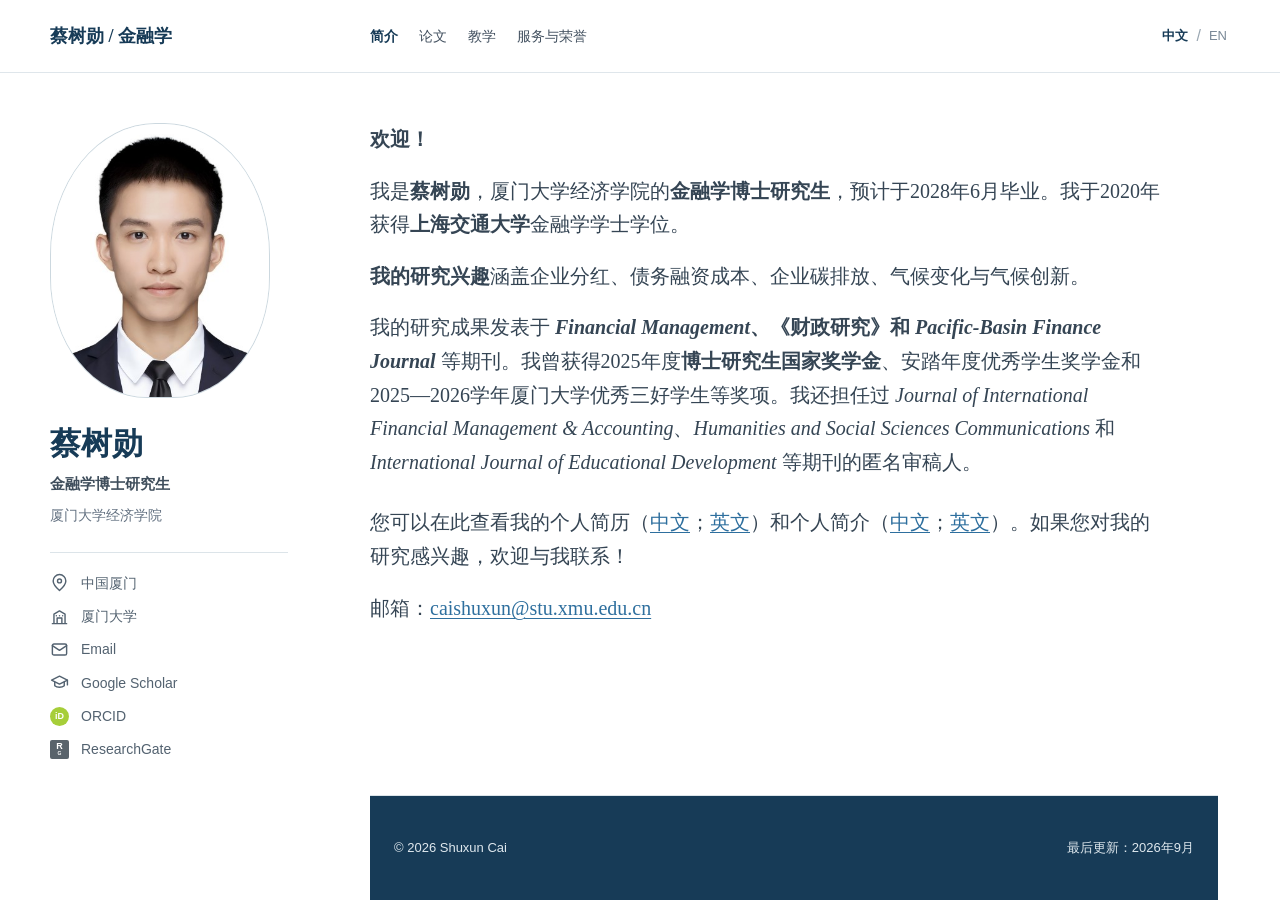
==== index.html @ 5aa12280 "Upload personal academic website" ====
<!doctype html>
<html lang="zh-CN">
  <head>
    <meta charset="utf-8" />
    <meta name="viewport" content="width=device-width, initial-scale=1" />
    <meta name="description" content="蔡树勋（Shuxun Cai），厦门大学经济学院金融学博士研究生个人学术主页。" />
    <title>蔡树勋 | Shuxun Cai</title>
    <link rel="icon" href="favicon.svg" type="image/svg+xml" />
    <link rel="stylesheet" href="styles.css" />
    <script src="script.js" defer></script>
  </head>
  <body data-page="about" data-title-zh="蔡树勋 | 个人简介" data-title-en="Shuxun Cai | About">
    <a class="skip-link" href="#main">跳转到正文</a>
    <div id="site-header-root"></div>
    <main id="main" class="profile-layout section-shell">
      <aside id="sidebar-root" class="profile-sidebar" aria-label="个人信息"></aside>
      <div class="profile-content">
        <section class="content-section" aria-label="个人简介">
          <div class="section-body prose" data-lang="zh">
            <p class="welcome-line"><strong>欢迎！</strong></p>
            <p>我是<strong>蔡树勋</strong>，厦门大学经济学院的<strong>金融学博士研究生</strong>，预计于2028年6月毕业。我于2020年获得<strong>上海交通大学</strong>金融学学士学位。</p>
            <p><strong>我的研究兴趣</strong>涵盖企业分红、债务融资成本、企业碳排放、气候变化与气候创新。</p>
            <p>我的研究成果发表于 <strong><em>Financial Management</em>、《财政研究》和 <em>Pacific-Basin Finance Journal</em></strong> 等期刊。我曾获得2025年度<strong>博士研究生国家奖学金</strong>、安踏年度优秀学生奖学金和2025—2026学年厦门大学优秀三好学生等奖项。我还担任过 <em>Journal of International Financial Management &amp; Accounting</em>、<em>Humanities and Social Sciences Communications</em> 和 <em>International Journal of Educational Development</em> 等期刊的匿名审稿人。</p>
            <p class="about-contact">您可以在此查看我的个人简历（<a href="files/CV_Chinese.pdf" target="_blank" rel="noreferrer" title="文件待补充">中文</a>；<a href="files/CV_English.pdf" target="_blank" rel="noreferrer" title="文件待补充">英文</a>）和个人简介（<a href="files/Bio_Chinese.pdf" target="_blank" rel="noreferrer" title="文件待补充">中文</a>；<a href="files/Bio_English.pdf" target="_blank" rel="noreferrer" title="文件待补充">英文</a>）。如果您对我的研究感兴趣，欢迎与我联系！</p>
            <p class="contact-line">邮箱：<a href="mailto:caishuxun@stu.xmu.edu.cn">caishuxun@stu.xmu.edu.cn</a></p>
          </div>
          <div class="section-body prose" data-lang="en" hidden>
            <p class="welcome-line"><strong>Welcome!</strong></p>
            <p>I am <strong>Shuxun Cai</strong>, <strong>a Ph.D. candidate in Finance</strong> at the School of Economics, <strong>Xiamen University of China</strong>, expecting to graduate in June 2028. I earned my Bachelor’s degree in Finance from <strong>Shanghai Jiao Tong University</strong> in 2020.</p>
            <p><strong>My research interests</strong> encompass corporate payouts, the cost of debt financing, corporate carbon emissions, climate change, and climate innovation.</p>
            <p>My research has been published in journals such as <strong><em>Financial Management</em>, <em>Public Finance Research</em> (财政研究), and <em>Pacific-Basin Finance Journal</em></strong>. I have received the 2025 <strong>National Scholarship for Doctoral Students</strong>, the Anta Annual Outstanding Student Scholarship, and the 2025–2026 Xiamen University Outstanding Merit Student Award, among others. I have also served as an anonymous reviewer for journals such as <em>Journal of International Financial Management &amp; Accounting</em>, <em>Humanities and Social Sciences Communications</em>, and <em>International Journal of Educational Development</em>.</p>
            <p class="about-contact">You can find my CV (<a href="files/CV_Chinese.pdf" target="_blank" rel="noreferrer" title="File forthcoming">Chinese</a>; <a href="files/CV_English.pdf" target="_blank" rel="noreferrer" title="File forthcoming">English</a>) and bio (<a href="files/Bio_Chinese.pdf" target="_blank" rel="noreferrer" title="File forthcoming">Chinese</a>; <a href="files/Bio_English.pdf" target="_blank" rel="noreferrer" title="File forthcoming">English</a>) here. Feel free to contact me if you are interested in my research!</p>
            <p class="contact-line">Email: <a href="mailto:caishuxun@stu.xmu.edu.cn">caishuxun@stu.xmu.edu.cn</a></p>
          </div>
        </section>
        <footer class="site-footer">
          <div class="footer-inner"><p>© <span data-current-year>2026</span> Shuxun Cai</p><p><span data-lang="zh">最后更新：2026年9月</span><span data-lang="en" hidden>Last updated: September 2026</span></p></div>
        </footer>
      </div>
    </main>
  </body>
</html>
---- styles.css ----
:root {
  --ink: #25313d;
  --muted: #637181;
  --navy: #173b57;
  --blue: #2e6f9e;
  --pale: #eef4f7;
  --line: #dce4e9;
  --paper: #ffffff;
  --max-width: 1180px;
  --serif: Georgia, "Times New Roman", "Noto Serif SC", "Songti SC", serif;
  --sans: Inter, -apple-system, BlinkMacSystemFont, "Segoe UI", "Noto Sans SC", "Microsoft YaHei", sans-serif;
}

* { box-sizing: border-box; }
html, body { height: 100%; }
html { scroll-behavior: smooth; }
body { margin: 0; overflow: hidden; display: flex; flex-direction: column; color: var(--ink); background: var(--paper); font-family: var(--sans); font-size: 16px; line-height: 1.72; }
a { color: var(--blue); text-decoration-thickness: 1px; text-underline-offset: 3px; }
a:hover { color: var(--navy); }
button, a { -webkit-tap-highlight-color: transparent; }
button:focus-visible, a:focus-visible { outline: 3px solid #8bc2e6; outline-offset: 3px; }
[hidden] { display: none !important; }

.skip-link { position: fixed; top: 8px; left: 8px; z-index: 100; transform: translateY(-150%); padding: 8px 12px; background: var(--navy); color: white; }
.skip-link:focus { transform: none; }
.section-shell { width: min(calc(100% - 48px), var(--max-width)); margin-inline: auto; }

.site-header { position: relative; z-index: 20; flex: 0 0 auto; border-bottom: 1px solid rgba(220,228,233,.9); background: rgba(255,255,255,.95); backdrop-filter: blur(12px); }
.nav-shell { width: min(calc(100% - 48px), var(--max-width)); min-height: 72px; margin-inline: auto; display: grid; grid-template-columns: 250px minmax(0,1fr) auto; column-gap: 70px; align-items: center; }
.brand { color: var(--navy); font-family: var(--serif); font-size: 18px; font-weight: 700; text-decoration: none; white-space: nowrap; }
.site-nav { display: flex; align-items: center; gap: 21px; }
.site-nav a { color: #445261; font-size: 14px; text-decoration: none; white-space: nowrap; }
.site-nav a:hover { color: var(--blue); }
.site-nav a[aria-current="page"] { color: var(--navy); font-weight: 700; }
.language-switch { display: flex; align-items: center; gap: 5px; color: #9aa7b2; }
.language-switch button { border: 0; padding: 5px 3px; background: transparent; color: #7a8997; font: inherit; font-size: 13px; cursor: pointer; }
.language-switch button.is-active { color: var(--navy); font-weight: 700; }
.menu-toggle { display: none; }

.profile-layout { flex: 1 1 auto; min-height: 0; display: grid; grid-template-columns: 250px minmax(0,1fr); gap: 70px; padding-block: 0; }
.profile-sidebar, .profile-content { height: 100%; min-height: 0; overflow-y: auto; overscroll-behavior: contain; scrollbar-width: thin; scrollbar-color: #bcc8d0 transparent; }
.profile-sidebar { min-width: 0; padding: 50px 12px 54px 0; scrollbar-width: none; -ms-overflow-style: none; }
.profile-sidebar::-webkit-scrollbar { display: none; }
.portrait-placeholder { width: 220px; aspect-ratio: 4/5; display: flex; flex-direction: column; align-items: center; justify-content: center; gap: 10px; border: 1px solid #ccd8df; border-radius: 48% 48% 44% 44%; background: linear-gradient(145deg,#f5f8f9,#e8eff3); color: #718292; font-size: 13px; letter-spacing: .06em; text-align: center; overflow: hidden; }
.profile-photo { display: block; width: 100%; height: 100%; object-fit: cover; object-position: center top; }
.profile-summary { margin-top: 27px; }
.profile-summary h1 { margin: 0; color: var(--navy); font-family: var(--serif); font-size: 31px; font-weight: 600; line-height: 1.2; }
.profile-title { margin: 9px 0 0; color: #3f4e5c; font-size: 15px; font-weight: 650; }
.profile-affiliation { margin: 8px 0 0; color: var(--muted); font-size: 14px; line-height: 1.55; }
.profile-links { margin-top: 25px; padding-top: 20px; border-top: 1px solid var(--line); display: grid; gap: 13px; }
.profile-links a, .profile-link-item { display: flex; align-items: center; gap: 12px; min-width: 0; color: #536270; font-size: 14px; line-height: 1.45; text-decoration: none; }
.profile-links a:hover { color: var(--blue); }
.profile-icon { width: 19px; height: 19px; flex: 0 0 19px; fill: none; stroke: currentColor; stroke-width: 1.8; stroke-linecap: round; stroke-linejoin: round; }
.orcid-icon { display: grid; place-items: center; border-radius: 50%; background: #a6ce39; color: white; font-family: Arial, sans-serif; font-size: 9px; font-weight: 700; line-height: 1; }
.icon-badge { display: grid; place-items: center; color: #fff; font-family: Arial, sans-serif; font-weight: 700; line-height: 1; }
.researchgate-icon { border-radius: 2px; background: #59636b; font-size: 9px; }
.researchgate-icon sup { margin-top: -5px; font-size: 5px; }
.github-icon { fill: currentColor; stroke: none; }
.linkedin-icon { border-radius: 2px; background: #0a66c2; font-size: 10px; }
.is-pending { cursor: default; }

.profile-content { min-width: 0; padding: 50px 12px 0 0; }
.content-section { min-height: calc(100% - 104px); padding: 0 0 55px; margin: 0; border-bottom: 1px solid var(--line); }
.page-heading { margin-bottom: 30px; }
.page-heading h2 { margin: 0; color: var(--navy); font-family: var(--serif); font-size: 30px; font-weight: 500; line-height: 1.25; }
.section-heading { display: flex; align-items: baseline; gap: 14px; margin-bottom: 27px; }
.section-index { margin: 0; color: var(--blue); font-family: var(--serif); font-size: 13px; }
.section-heading h2 { margin: 0; color: var(--navy); font-family: var(--serif); font-size: 32px; font-weight: 500; line-height: 1.25; }
.section-body { min-width: 0; }
.prose p { max-width: 790px; margin: 0 0 18px; color: #354554; font-family: var(--serif); font-size: 20px; line-height: 1.68; }
.prose p:last-child { margin-bottom: 0; }
.welcome-line { font-weight: 700; }
.about-contact { margin-top: 27px !important; }
.contact-line { color: #354554; }

.research-grid { list-style: none; margin: 0; padding: 0; display: grid; grid-template-columns: repeat(2,minmax(0,1fr)); gap: 1px; background: var(--line); border: 1px solid var(--line); }
.research-grid li { min-height: 132px; padding: 23px 24px; background: var(--paper); }
.research-grid strong { display: block; margin-bottom: 7px; color: var(--navy); font-family: var(--serif); font-size: 18px; }
.research-grid span { color: var(--muted); font-size: 15px; }
.subsection { margin-top: 43px; }
.subsection:first-child { margin-top: 0; }
.subsection h3, .two-column-details h3 { margin: 0 0 17px; color: var(--navy); font-family: var(--serif); font-size: 21px; font-weight: 600; }
.wip-block { padding-top: 23px; border-top: 1px solid var(--line); }
.wip-block p { margin: 0; color: var(--muted); font-style: italic; }

.publication-list { margin: 0; padding-left: 28px; }
.publication-list > li { padding: 0 0 31px 7px; }
.publication-list > li:last-child { padding-bottom: 0; }
.publication-list > li::marker { color: #4d5358; font-size: 17px; }
.publication-entry { min-width: 0; }
.publication-title { margin: 0; color: #4d5358; font-size: 18px; line-height: 1.55; }
.publication-title a { color: #41484e; text-decoration: underline; text-decoration-thickness: 1px; text-underline-offset: 3px; }
.publication-title strong { font-weight: 700; }
.publication-meta { margin: 12px 0 0; color: #4d5358; font-size: 17px; line-height: 1.55; }
.publication-meta em { font-weight: 700; }
.publication-meta a { white-space: nowrap; }
.publication-detail { margin-top: 8px; color: #4d5358; }
.publication-detail summary { width: fit-content; cursor: pointer; font-size: 17px; line-height: 1.5; }
.publication-detail summary:hover { color: var(--blue); }
.publication-detail p { margin: 10px 0 0; padding: 13px 16px; border-left: 3px solid #cfdae1; background: #f7f9fa; color: #475560; font-size: 15px; line-height: 1.72; }

.teaching-context { margin: 0 0 24px; color: #4c5965; font-size: 17px; }
.teaching-index { margin-right: 16px; color: var(--blue); font-family: var(--serif); font-size: 13px; }
.teaching-list { margin: 0; padding-left: 24px; }
.teaching-list li { margin: 0 0 12px; padding-left: 5px; }
.teaching-list li:last-child { margin-bottom: 0; }
.teaching-list strong { color: var(--navy); font-weight: 600; }

.two-column-details { display: grid; grid-template-columns: 1.4fr 1fr; gap: 52px; }
.two-column-details p { margin: 0 0 9px; color: var(--muted); }
.honors { padding-top: 28px; border-top: 1px solid var(--line); }
.compact-list { list-style: none; margin: 0; padding: 0; }
.compact-list li { display: grid; grid-template-columns: 112px minmax(0,1fr); gap: 18px; padding: 10px 0; }
.compact-list span { color: var(--blue); font-family: var(--serif); }

.site-footer { margin-top: 0; background: var(--navy); color: #dfe8ee; }
.footer-inner { min-height: 104px; padding-inline: 24px; display: flex; justify-content: space-between; align-items: center; gap: 30px; }
.footer-inner p { margin: 0; font-size: 13px; }

@media (max-width: 1010px) {
  .nav-shell { grid-template-columns: 220px minmax(0,1fr) auto; column-gap: 44px; }
  .site-nav { gap: 15px; }
  .profile-layout { grid-template-columns: 220px minmax(0,1fr); gap: 44px; }
  .portrait-placeholder { width: 205px; }
}

@media (max-width: 860px) {
  html, body { height: auto; }
  body { overflow: auto; display: block; }
  .nav-shell { display: flex; flex-wrap: wrap; gap: 12px; padding-block: 15px; }
  .menu-toggle { margin-left: auto; display: inline-flex; border: 1px solid var(--line); padding: 7px 10px; background: white; color: var(--navy); font: inherit; font-size: 14px; cursor: pointer; }
  .language-switch { margin-left: 4px; }
  .site-nav { order: 4; width: 100%; display: none; margin: 4px 0 0; padding: 12px 0 3px; border-top: 1px solid var(--line); flex-wrap: wrap; gap: 9px 22px; }
  .site-nav.is-open { display: flex; }
  .profile-layout { grid-template-columns: 1fr; gap: 48px; min-height: 0; padding-top: 42px; }
  .profile-sidebar { display: grid; grid-template-columns: 175px minmax(0,1fr); column-gap: 32px; height: auto; overflow: visible; align-items: center; padding: 0 0 42px; border-bottom: 1px solid var(--line); }
  .portrait-placeholder { grid-row: 1 / span 2; width: 175px; }
  .profile-summary { margin-top: 0; align-self: end; }
  .profile-links { align-self: start; margin-top: 20px; grid-template-columns: repeat(3,minmax(0,1fr)); gap: 12px 18px; }
  .profile-links a, .profile-link-item { align-items: flex-start; }
  .profile-content { height: auto; overflow: visible; padding: 0; }
  .content-section { min-height: 0; }
}

@media (max-width: 650px) {
  html { scroll-padding-top: 84px; }
  .section-shell, .nav-shell { width: min(calc(100% - 32px), var(--max-width)); }
  .brand { font-size: 16px; }
  .profile-sidebar { grid-template-columns: 140px minmax(0,1fr); column-gap: 22px; }
  .portrait-placeholder { width: 140px; }
  .profile-summary h1 { font-size: 27px; }
  .profile-links { grid-column: 1 / -1; }
  .page-heading h2 { font-size: 27px; }
  .section-heading h2 { font-size: 28px; }
  .research-grid { grid-template-columns: 1fr; }
  .research-grid li { min-height: 0; }
  .two-column-details { grid-template-columns: 1fr; gap: 26px; }
  .compact-list li { grid-template-columns: 92px minmax(0,1fr); }
  .footer-inner { padding-block: 26px; flex-direction: column; justify-content: center; gap: 5px; text-align: center; }
}

@media (max-width: 460px) {
  .profile-sidebar { display: flex; flex-direction: column; align-items: center; text-align: center; }
  .portrait-placeholder { width: 165px; }
  .profile-summary { margin-top: 22px; }
  .profile-links { width: 100%; text-align: left; grid-template-columns: 1fr; }
  .profile-links a, .profile-link-item { justify-content: flex-start; }
}

@media (prefers-reduced-motion: reduce) { html { scroll-behavior: auto; } }
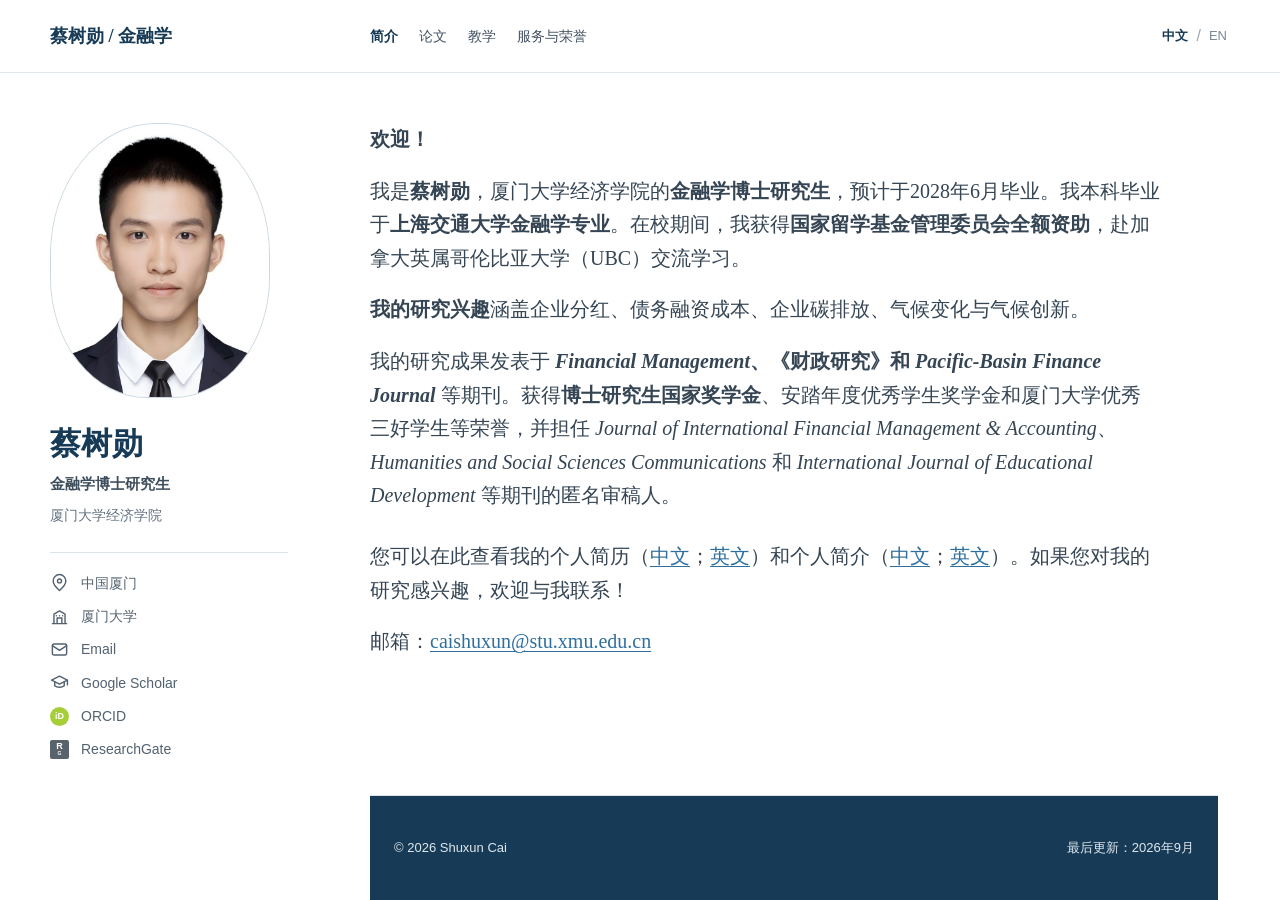
==== commit 01f004d7: "Add files via upload" ====
--- a/index.html
+++ b/index.html
@@ -18,17 +18,17 @@
         <section class="content-section" aria-label="个人简介">
           <div class="section-body prose" data-lang="zh">
             <p class="welcome-line"><strong>欢迎！</strong></p>
-            <p>我是<strong>蔡树勋</strong>，厦门大学经济学院的<strong>金融学博士研究生</strong>，预计于2028年6月毕业。我于2020年获得<strong>上海交通大学</strong>金融学学士学位。</p>
+            <p>我是<strong>蔡树勋</strong>，厦门大学经济学院的<strong>金融学博士研究生</strong>，预计于2028年6月毕业。我本科毕业于<strong>上海交通大学金融学专业</strong>。在校期间，我获得<strong>国家留学基金管理委员会全额资助</strong>，赴加拿大英属哥伦比亚大学（UBC）交流学习。</p>
             <p><strong>我的研究兴趣</strong>涵盖企业分红、债务融资成本、企业碳排放、气候变化与气候创新。</p>
-            <p>我的研究成果发表于 <strong><em>Financial Management</em>、《财政研究》和 <em>Pacific-Basin Finance Journal</em></strong> 等期刊。我曾获得2025年度<strong>博士研究生国家奖学金</strong>、安踏年度优秀学生奖学金和2025—2026学年厦门大学优秀三好学生等奖项。我还担任过 <em>Journal of International Financial Management &amp; Accounting</em>、<em>Humanities and Social Sciences Communications</em> 和 <em>International Journal of Educational Development</em> 等期刊的匿名审稿人。</p>
+            <p>我的研究成果发表于 <strong><em>Financial Management</em>、《财政研究》和 <em>Pacific-Basin Finance Journal</em></strong> 等期刊。获得<strong>博士研究生国家奖学金</strong>、安踏年度优秀学生奖学金和厦门大学优秀三好学生等荣誉，并担任 <em>Journal of International Financial Management &amp; Accounting</em>、<em>Humanities and Social Sciences Communications</em> 和 <em>International Journal of Educational Development</em> 等期刊的匿名审稿人。</p>
             <p class="about-contact">您可以在此查看我的个人简历（<a href="files/CV_Chinese.pdf" target="_blank" rel="noreferrer" title="文件待补充">中文</a>；<a href="files/CV_English.pdf" target="_blank" rel="noreferrer" title="文件待补充">英文</a>）和个人简介（<a href="files/Bio_Chinese.pdf" target="_blank" rel="noreferrer" title="文件待补充">中文</a>；<a href="files/Bio_English.pdf" target="_blank" rel="noreferrer" title="文件待补充">英文</a>）。如果您对我的研究感兴趣，欢迎与我联系！</p>
             <p class="contact-line">邮箱：<a href="mailto:caishuxun@stu.xmu.edu.cn">caishuxun@stu.xmu.edu.cn</a></p>
           </div>
           <div class="section-body prose" data-lang="en" hidden>
             <p class="welcome-line"><strong>Welcome!</strong></p>
-            <p>I am <strong>Shuxun Cai</strong>, <strong>a Ph.D. candidate in Finance</strong> at the School of Economics, <strong>Xiamen University of China</strong>, expecting to graduate in June 2028. I earned my Bachelor’s degree in Finance from <strong>Shanghai Jiao Tong University</strong> in 2020.</p>
+            <p>I am <strong>Shuxun Cai</strong>, <strong>a Ph.D. candidate in Finance</strong> at the School of Economics, <strong>Xiamen University of China</strong>, expecting to graduate in June 2028. I earned my Bachelor’s degree in Finance from <strong>Shanghai Jiao Tong University</strong>. During my undergraduate studies, I received full funding from the China Scholarship Council (CSC) to study as an exchange student at the University of British Columbia (UBC) in Canada.</p>
             <p><strong>My research interests</strong> encompass corporate payouts, the cost of debt financing, corporate carbon emissions, climate change, and climate innovation.</p>
-            <p>My research has been published in journals such as <strong><em>Financial Management</em>, <em>Public Finance Research</em> (财政研究), and <em>Pacific-Basin Finance Journal</em></strong>. I have received the 2025 <strong>National Scholarship for Doctoral Students</strong>, the Anta Annual Outstanding Student Scholarship, and the 2025–2026 Xiamen University Outstanding Merit Student Award, among others. I have also served as an anonymous reviewer for journals such as <em>Journal of International Financial Management &amp; Accounting</em>, <em>Humanities and Social Sciences Communications</em>, and <em>International Journal of Educational Development</em>.</p>
+            <p>My research has been published in journals such as <strong><em>Financial Management</em>, <em>Public Finance Research</em> (财政研究), and <em>Pacific-Basin Finance Journal</em></strong>. My honors include the <strong>National Scholarship for Doctoral Students</strong>, the Anta Annual Outstanding Student Scholarship, and the Xiamen University Outstanding Merit Student Award, among others. My academic service includes anonymous peer review for journals such as <em>Journal of International Financial Management &amp; Accounting</em>, <em>Humanities and Social Sciences Communications</em>, and <em>International Journal of Educational Development</em>.</p>
             <p class="about-contact">You can find my CV (<a href="files/CV_Chinese.pdf" target="_blank" rel="noreferrer" title="File forthcoming">Chinese</a>; <a href="files/CV_English.pdf" target="_blank" rel="noreferrer" title="File forthcoming">English</a>) and bio (<a href="files/Bio_Chinese.pdf" target="_blank" rel="noreferrer" title="File forthcoming">Chinese</a>; <a href="files/Bio_English.pdf" target="_blank" rel="noreferrer" title="File forthcoming">English</a>) here. Feel free to contact me if you are interested in my research!</p>
             <p class="contact-line">Email: <a href="mailto:caishuxun@stu.xmu.edu.cn">caishuxun@stu.xmu.edu.cn</a></p>
           </div>
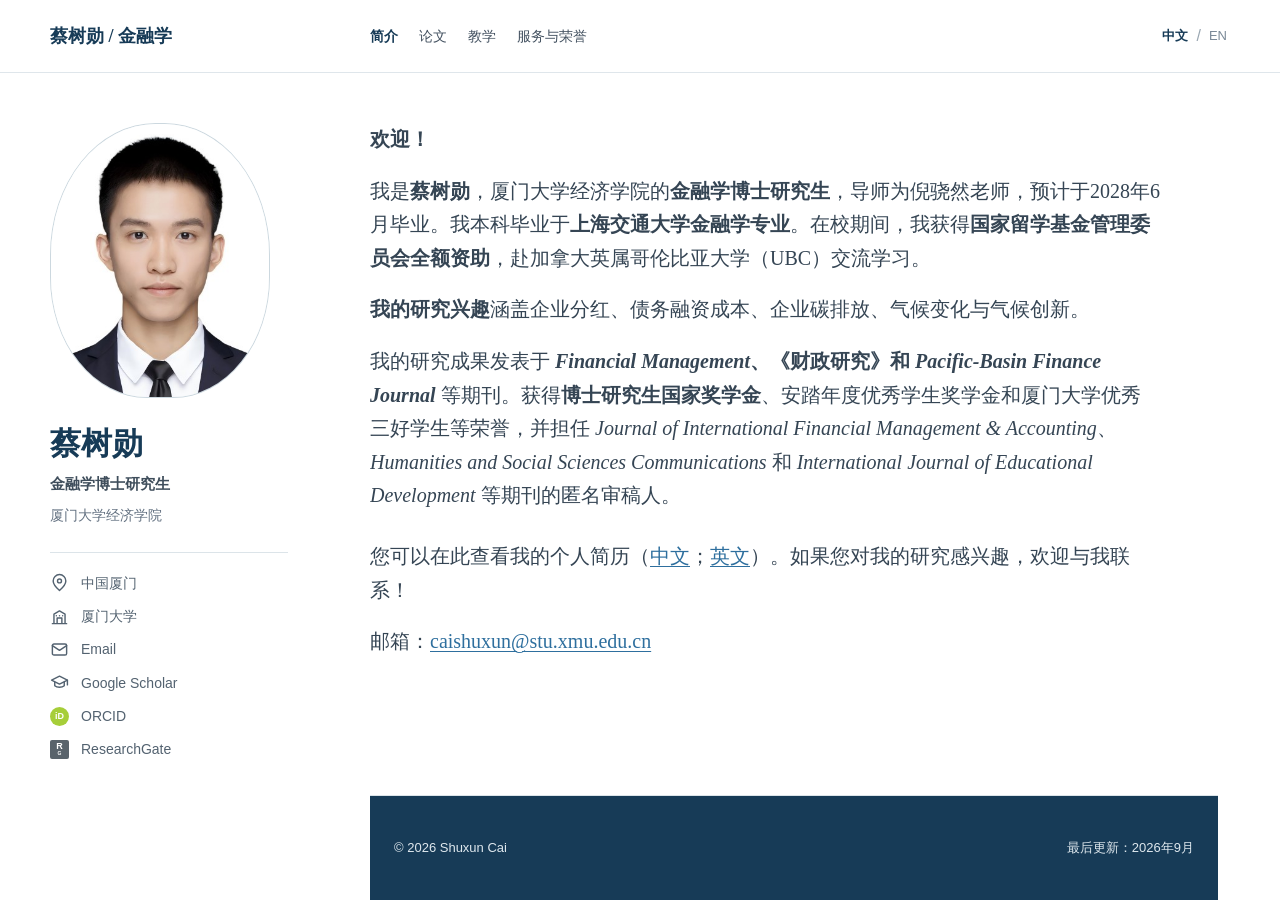
==== commit 604ec83e: "Update About, honors, and CV links" ====
--- a/index.html
+++ b/index.html
@@ -18,18 +18,18 @@
         <section class="content-section" aria-label="个人简介">
           <div class="section-body prose" data-lang="zh">
             <p class="welcome-line"><strong>欢迎！</strong></p>
-            <p>我是<strong>蔡树勋</strong>，厦门大学经济学院的<strong>金融学博士研究生</strong>，预计于2028年6月毕业。我本科毕业于<strong>上海交通大学金融学专业</strong>。在校期间，我获得<strong>国家留学基金管理委员会全额资助</strong>，赴加拿大英属哥伦比亚大学（UBC）交流学习。</p>
+            <p>我是<strong>蔡树勋</strong>，厦门大学经济学院的<strong>金融学博士研究生</strong>，导师为倪骁然老师，预计于2028年6月毕业。我本科毕业于<strong>上海交通大学金融学专业</strong>。在校期间，我获得<strong>国家留学基金管理委员会全额资助</strong>，赴加拿大英属哥伦比亚大学（UBC）交流学习。</p>
             <p><strong>我的研究兴趣</strong>涵盖企业分红、债务融资成本、企业碳排放、气候变化与气候创新。</p>
             <p>我的研究成果发表于 <strong><em>Financial Management</em>、《财政研究》和 <em>Pacific-Basin Finance Journal</em></strong> 等期刊。获得<strong>博士研究生国家奖学金</strong>、安踏年度优秀学生奖学金和厦门大学优秀三好学生等荣誉，并担任 <em>Journal of International Financial Management &amp; Accounting</em>、<em>Humanities and Social Sciences Communications</em> 和 <em>International Journal of Educational Development</em> 等期刊的匿名审稿人。</p>
-            <p class="about-contact">您可以在此查看我的个人简历（<a href="files/CV_Chinese.pdf" target="_blank" rel="noreferrer" title="文件待补充">中文</a>；<a href="files/CV_English.pdf" target="_blank" rel="noreferrer" title="文件待补充">英文</a>）和个人简介（<a href="files/Bio_Chinese.pdf" target="_blank" rel="noreferrer" title="文件待补充">中文</a>；<a href="files/Bio_English.pdf" target="_blank" rel="noreferrer" title="文件待补充">英文</a>）。如果您对我的研究感兴趣，欢迎与我联系！</p>
+            <p class="about-contact">您可以在此查看我的个人简历（<a href="files/CV_Chinese.pdf" target="_blank" rel="noreferrer">中文</a>；<a href="files/CV_English.pdf" target="_blank" rel="noreferrer">英文</a>）。如果您对我的研究感兴趣，欢迎与我联系！</p>
             <p class="contact-line">邮箱：<a href="mailto:caishuxun@stu.xmu.edu.cn">caishuxun@stu.xmu.edu.cn</a></p>
           </div>
           <div class="section-body prose" data-lang="en" hidden>
             <p class="welcome-line"><strong>Welcome!</strong></p>
-            <p>I am <strong>Shuxun Cai</strong>, <strong>a Ph.D. candidate in Finance</strong> at the School of Economics, <strong>Xiamen University of China</strong>, expecting to graduate in June 2028. I earned my Bachelor’s degree in Finance from <strong>Shanghai Jiao Tong University</strong>. During my undergraduate studies, I received full funding from the China Scholarship Council (CSC) to study as an exchange student at the University of British Columbia (UBC) in Canada.</p>
+            <p>I am <strong>Shuxun Cai</strong>, <strong>a Ph.D. candidate in Finance</strong> at the School of Economics, <strong>Xiamen University of China</strong>, under the supervision of Professor Xiaoran Ni, and expect to graduate in June 2028. I earned my Bachelor’s degree in Finance from <strong>Shanghai Jiao Tong University</strong>. During my undergraduate studies, I received full funding from the China Scholarship Council (CSC) to study as an exchange student at the University of British Columbia (UBC) in Canada.</p>
             <p><strong>My research interests</strong> encompass corporate payouts, the cost of debt financing, corporate carbon emissions, climate change, and climate innovation.</p>
             <p>My research has been published in journals such as <strong><em>Financial Management</em>, <em>Public Finance Research</em> (财政研究), and <em>Pacific-Basin Finance Journal</em></strong>. My honors include the <strong>National Scholarship for Doctoral Students</strong>, the Anta Annual Outstanding Student Scholarship, and the Xiamen University Outstanding Merit Student Award, among others. My academic service includes anonymous peer review for journals such as <em>Journal of International Financial Management &amp; Accounting</em>, <em>Humanities and Social Sciences Communications</em>, and <em>International Journal of Educational Development</em>.</p>
-            <p class="about-contact">You can find my CV (<a href="files/CV_Chinese.pdf" target="_blank" rel="noreferrer" title="File forthcoming">Chinese</a>; <a href="files/CV_English.pdf" target="_blank" rel="noreferrer" title="File forthcoming">English</a>) and bio (<a href="files/Bio_Chinese.pdf" target="_blank" rel="noreferrer" title="File forthcoming">Chinese</a>; <a href="files/Bio_English.pdf" target="_blank" rel="noreferrer" title="File forthcoming">English</a>) here. Feel free to contact me if you are interested in my research!</p>
+            <p class="about-contact">You can find my CV (<a href="files/CV_Chinese.pdf" target="_blank" rel="noreferrer">Chinese</a>; <a href="files/CV_English.pdf" target="_blank" rel="noreferrer">English</a>) here. Feel free to contact me if you are interested in my research!</p>
             <p class="contact-line">Email: <a href="mailto:caishuxun@stu.xmu.edu.cn">caishuxun@stu.xmu.edu.cn</a></p>
           </div>
         </section>
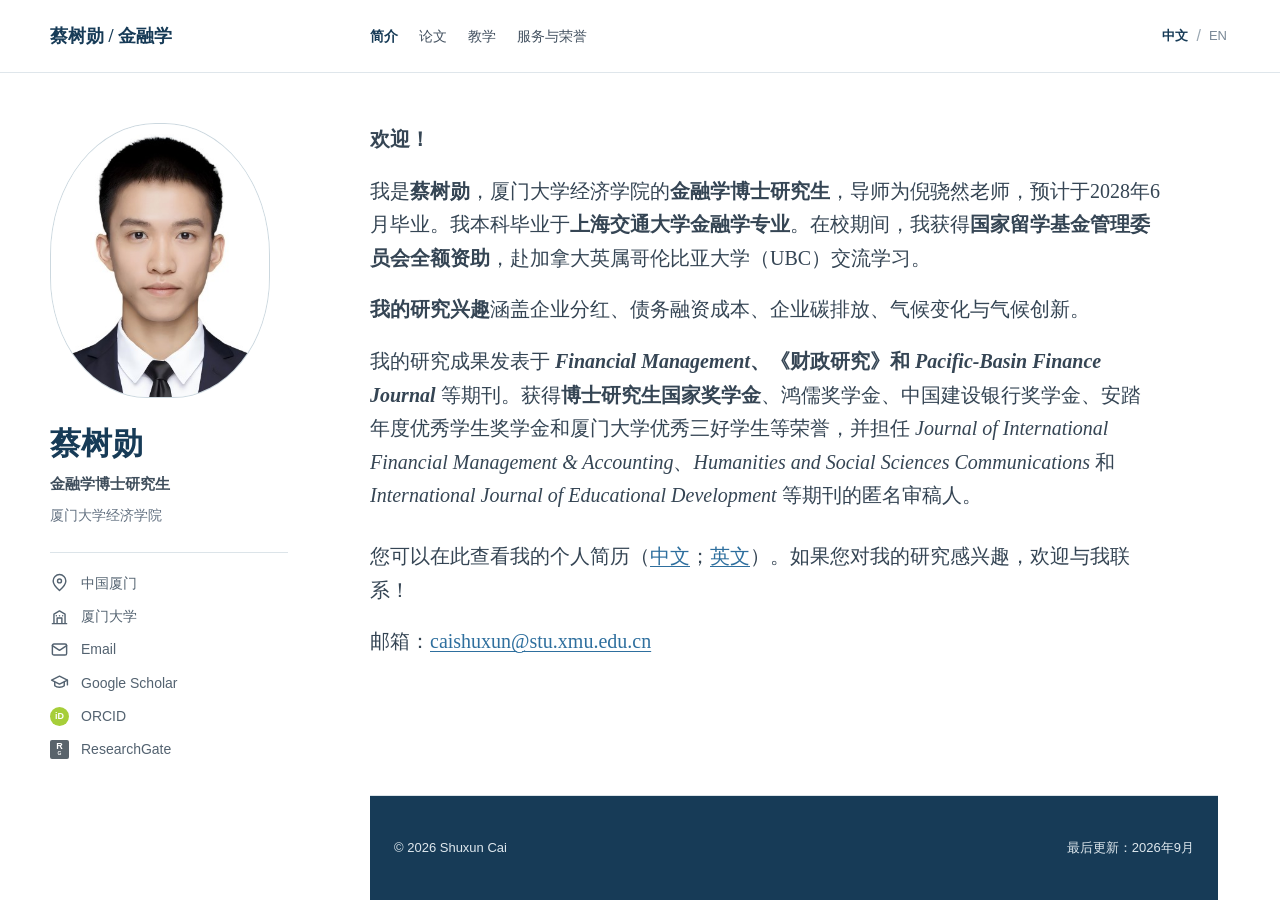
==== commit c6b38249: "Update scholarships and honors" ====
--- a/index.html
+++ b/index.html
@@ -20,7 +20,7 @@
             <p class="welcome-line"><strong>欢迎！</strong></p>
             <p>我是<strong>蔡树勋</strong>，厦门大学经济学院的<strong>金融学博士研究生</strong>，导师为倪骁然老师，预计于2028年6月毕业。我本科毕业于<strong>上海交通大学金融学专业</strong>。在校期间，我获得<strong>国家留学基金管理委员会全额资助</strong>，赴加拿大英属哥伦比亚大学（UBC）交流学习。</p>
             <p><strong>我的研究兴趣</strong>涵盖企业分红、债务融资成本、企业碳排放、气候变化与气候创新。</p>
-            <p>我的研究成果发表于 <strong><em>Financial Management</em>、《财政研究》和 <em>Pacific-Basin Finance Journal</em></strong> 等期刊。获得<strong>博士研究生国家奖学金</strong>、安踏年度优秀学生奖学金和厦门大学优秀三好学生等荣誉，并担任 <em>Journal of International Financial Management &amp; Accounting</em>、<em>Humanities and Social Sciences Communications</em> 和 <em>International Journal of Educational Development</em> 等期刊的匿名审稿人。</p>
+            <p>我的研究成果发表于 <strong><em>Financial Management</em>、《财政研究》和 <em>Pacific-Basin Finance Journal</em></strong> 等期刊。获得<strong>博士研究生国家奖学金</strong>、鸿儒奖学金、中国建设银行奖学金、安踏年度优秀学生奖学金和厦门大学优秀三好学生等荣誉，并担任 <em>Journal of International Financial Management &amp; Accounting</em>、<em>Humanities and Social Sciences Communications</em> 和 <em>International Journal of Educational Development</em> 等期刊的匿名审稿人。</p>
             <p class="about-contact">您可以在此查看我的个人简历（<a href="files/CV_Chinese.pdf" target="_blank" rel="noreferrer">中文</a>；<a href="files/CV_English.pdf" target="_blank" rel="noreferrer">英文</a>）。如果您对我的研究感兴趣，欢迎与我联系！</p>
             <p class="contact-line">邮箱：<a href="mailto:caishuxun@stu.xmu.edu.cn">caishuxun@stu.xmu.edu.cn</a></p>
           </div>
@@ -28,7 +28,7 @@
             <p class="welcome-line"><strong>Welcome!</strong></p>
             <p>I am <strong>Shuxun Cai</strong>, <strong>a Ph.D. candidate in Finance</strong> at the School of Economics, <strong>Xiamen University of China</strong>, under the supervision of Professor Xiaoran Ni, and expect to graduate in June 2028. I earned my Bachelor’s degree in Finance from <strong>Shanghai Jiao Tong University</strong>. During my undergraduate studies, I received full funding from the China Scholarship Council (CSC) to study as an exchange student at the University of British Columbia (UBC) in Canada.</p>
             <p><strong>My research interests</strong> encompass corporate payouts, the cost of debt financing, corporate carbon emissions, climate change, and climate innovation.</p>
-            <p>My research has been published in journals such as <strong><em>Financial Management</em>, <em>Public Finance Research</em> (财政研究), and <em>Pacific-Basin Finance Journal</em></strong>. My honors include the <strong>National Scholarship for Doctoral Students</strong>, the Anta Annual Outstanding Student Scholarship, and the Xiamen University Outstanding Merit Student Award, among others. My academic service includes anonymous peer review for journals such as <em>Journal of International Financial Management &amp; Accounting</em>, <em>Humanities and Social Sciences Communications</em>, and <em>International Journal of Educational Development</em>.</p>
+            <p>My research has been published in journals such as <strong><em>Financial Management</em>, <em>Public Finance Research</em> (财政研究), and <em>Pacific-Basin Finance Journal</em></strong>. My honors include the <strong>National Scholarship for Doctoral Students</strong>, the Hongru Scholarship, the China Construction Bank Scholarship, the Anta Annual Outstanding Student Scholarship, and the Xiamen University Outstanding Merit Student Award, among others. My academic service includes anonymous peer review for journals such as <em>Journal of International Financial Management &amp; Accounting</em>, <em>Humanities and Social Sciences Communications</em>, and <em>International Journal of Educational Development</em>.</p>
             <p class="about-contact">You can find my CV (<a href="files/CV_Chinese.pdf" target="_blank" rel="noreferrer">Chinese</a>; <a href="files/CV_English.pdf" target="_blank" rel="noreferrer">English</a>) here. Feel free to contact me if you are interested in my research!</p>
             <p class="contact-line">Email: <a href="mailto:caishuxun@stu.xmu.edu.cn">caishuxun@stu.xmu.edu.cn</a></p>
           </div>
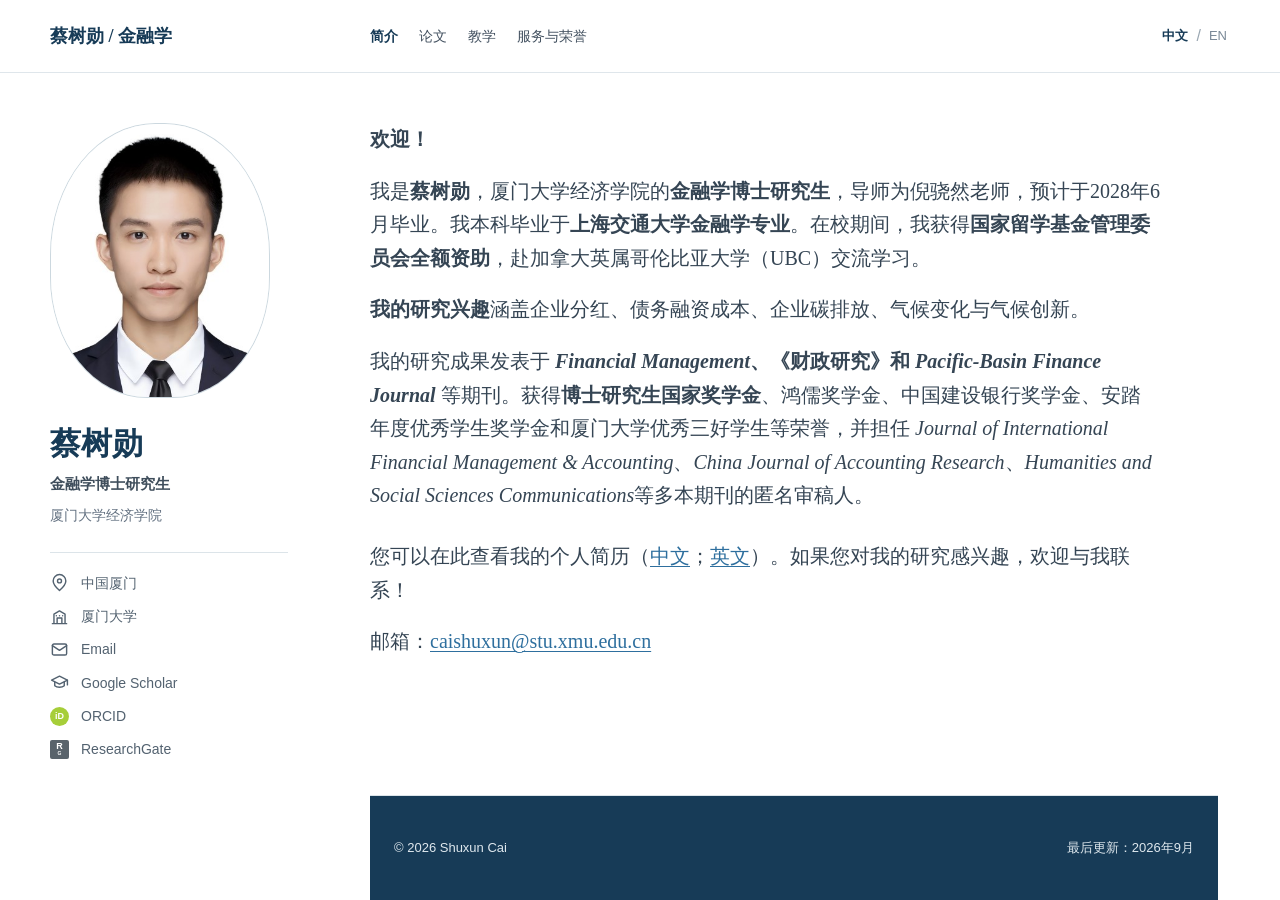
==== commit c3cdeae3: "Update reviewer journals in About" ====
--- a/index.html
+++ b/index.html
@@ -20,7 +20,7 @@
             <p class="welcome-line"><strong>欢迎！</strong></p>
             <p>我是<strong>蔡树勋</strong>，厦门大学经济学院的<strong>金融学博士研究生</strong>，导师为倪骁然老师，预计于2028年6月毕业。我本科毕业于<strong>上海交通大学金融学专业</strong>。在校期间，我获得<strong>国家留学基金管理委员会全额资助</strong>，赴加拿大英属哥伦比亚大学（UBC）交流学习。</p>
             <p><strong>我的研究兴趣</strong>涵盖企业分红、债务融资成本、企业碳排放、气候变化与气候创新。</p>
-            <p>我的研究成果发表于 <strong><em>Financial Management</em>、《财政研究》和 <em>Pacific-Basin Finance Journal</em></strong> 等期刊。获得<strong>博士研究生国家奖学金</strong>、鸿儒奖学金、中国建设银行奖学金、安踏年度优秀学生奖学金和厦门大学优秀三好学生等荣誉，并担任 <em>Journal of International Financial Management &amp; Accounting</em>、<em>Humanities and Social Sciences Communications</em> 和 <em>International Journal of Educational Development</em> 等期刊的匿名审稿人。</p>
+            <p>我的研究成果发表于 <strong><em>Financial Management</em>、《财政研究》和 <em>Pacific-Basin Finance Journal</em></strong> 等期刊。获得<strong>博士研究生国家奖学金</strong>、鸿儒奖学金、中国建设银行奖学金、安踏年度优秀学生奖学金和厦门大学优秀三好学生等荣誉，并担任 <em>Journal of International Financial Management &amp; Accounting</em>、<em>China Journal of Accounting Research</em>、<em>Humanities and Social Sciences Communications</em>等多本期刊的匿名审稿人。</p>
             <p class="about-contact">您可以在此查看我的个人简历（<a href="files/CV_Chinese.pdf" target="_blank" rel="noreferrer">中文</a>；<a href="files/CV_English.pdf" target="_blank" rel="noreferrer">英文</a>）。如果您对我的研究感兴趣，欢迎与我联系！</p>
             <p class="contact-line">邮箱：<a href="mailto:caishuxun@stu.xmu.edu.cn">caishuxun@stu.xmu.edu.cn</a></p>
           </div>
@@ -28,7 +28,7 @@
             <p class="welcome-line"><strong>Welcome!</strong></p>
             <p>I am <strong>Shuxun Cai</strong>, <strong>a Ph.D. candidate in Finance</strong> at the School of Economics, <strong>Xiamen University of China</strong>, under the supervision of Professor Xiaoran Ni, and expect to graduate in June 2028. I earned my Bachelor’s degree in Finance from <strong>Shanghai Jiao Tong University</strong>. During my undergraduate studies, I received full funding from the China Scholarship Council (CSC) to study as an exchange student at the University of British Columbia (UBC) in Canada.</p>
             <p><strong>My research interests</strong> encompass corporate payouts, the cost of debt financing, corporate carbon emissions, climate change, and climate innovation.</p>
-            <p>My research has been published in journals such as <strong><em>Financial Management</em>, <em>Public Finance Research</em> (财政研究), and <em>Pacific-Basin Finance Journal</em></strong>. My honors include the <strong>National Scholarship for Doctoral Students</strong>, the Hongru Scholarship, the China Construction Bank Scholarship, the Anta Annual Outstanding Student Scholarship, and the Xiamen University Outstanding Merit Student Award, among others. My academic service includes anonymous peer review for journals such as <em>Journal of International Financial Management &amp; Accounting</em>, <em>Humanities and Social Sciences Communications</em>, and <em>International Journal of Educational Development</em>.</p>
+            <p>My research has been published in journals such as <strong><em>Financial Management</em>, <em>Public Finance Research</em> (财政研究), and <em>Pacific-Basin Finance Journal</em></strong>. My honors include the <strong>National Scholarship for Doctoral Students</strong>, the Hongru Scholarship, the China Construction Bank Scholarship, the Anta Annual Outstanding Student Scholarship, and the Xiamen University Outstanding Merit Student Award, among others. My academic service includes anonymous peer review for journals such as <em>Journal of International Financial Management &amp; Accounting</em>, <em>China Journal of Accounting Research</em>, and <em>Humanities and Social Sciences Communications</em>.</p>
             <p class="about-contact">You can find my CV (<a href="files/CV_Chinese.pdf" target="_blank" rel="noreferrer">Chinese</a>; <a href="files/CV_English.pdf" target="_blank" rel="noreferrer">English</a>) here. Feel free to contact me if you are interested in my research!</p>
             <p class="contact-line">Email: <a href="mailto:caishuxun@stu.xmu.edu.cn">caishuxun@stu.xmu.edu.cn</a></p>
           </div>
